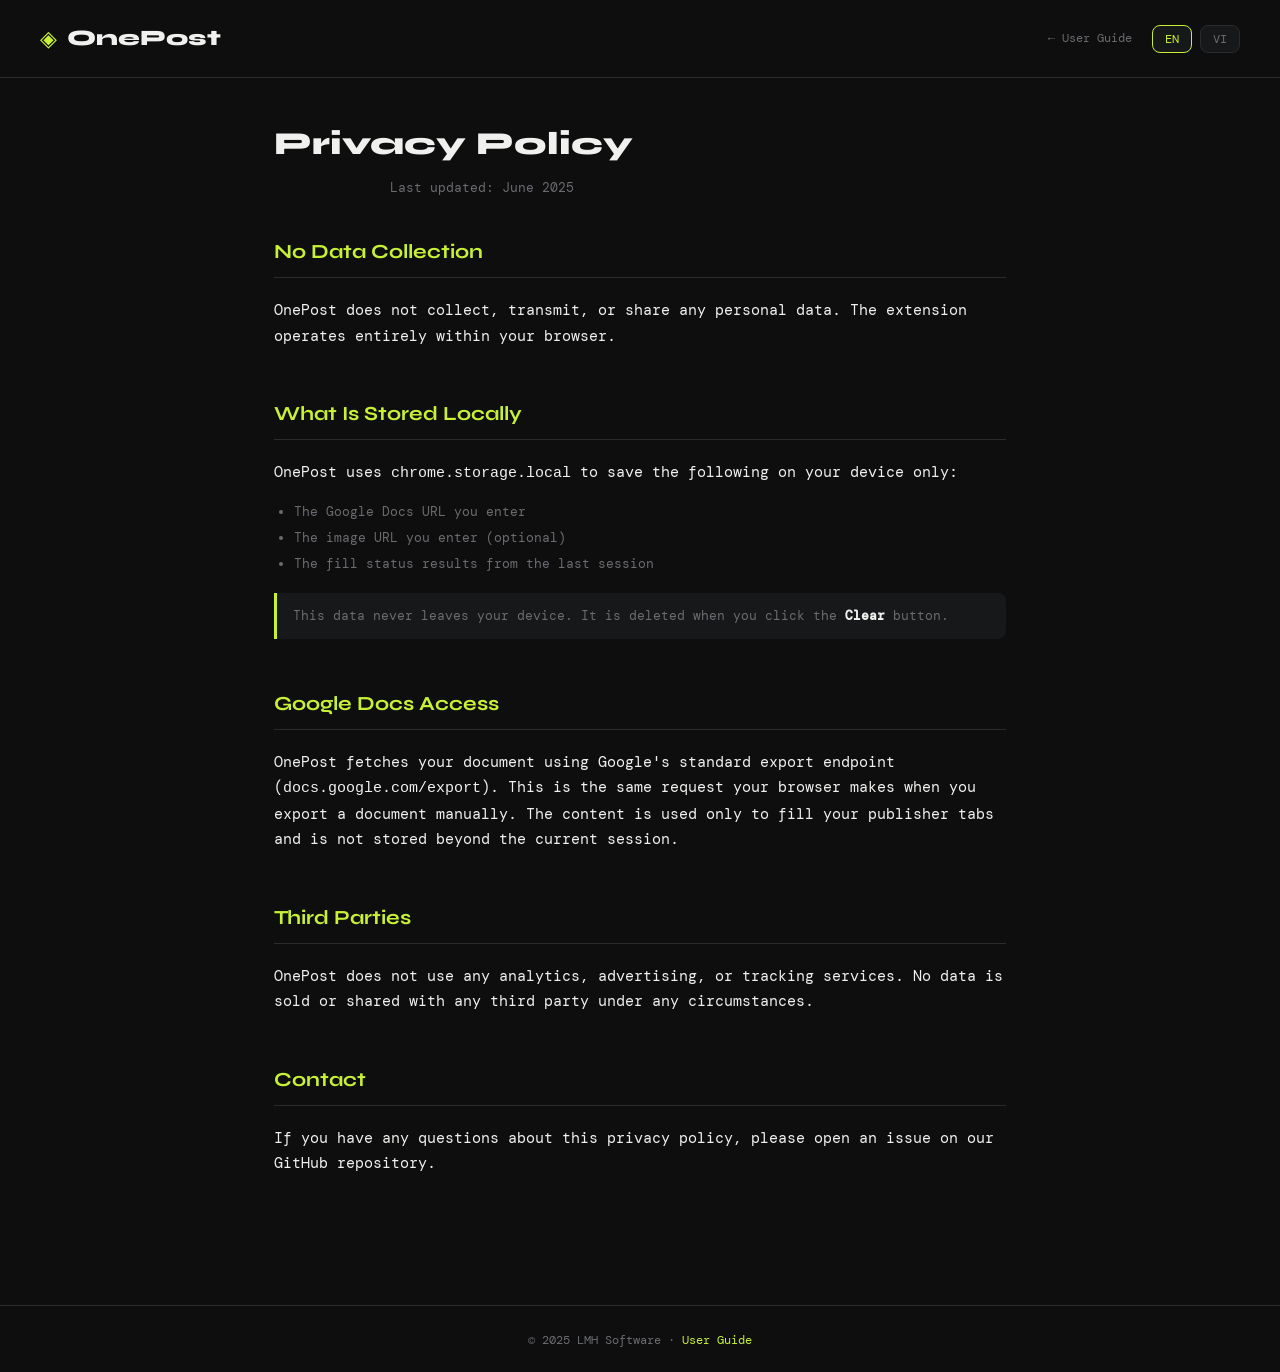
==== privacy.html @ 8daa3bd8 "Create privacy.html" ====
<!DOCTYPE html>
<html lang="en">
<head>
  <meta charset="UTF-8" />
  <meta name="viewport" content="width=device-width, initial-scale=1.0"/>
  <title>OnePost – Privacy Policy</title>
  <link rel="preconnect" href="https://fonts.googleapis.com">
  <link href="https://fonts.googleapis.com/css2?family=DM+Mono:wght@400;500&family=Syne:wght@700;800&display=swap" rel="stylesheet">
  <link rel="stylesheet" href="style.css" />
</head>
<body>

<header class="site-header">
  <div class="logo">
    <span class="logo-icon">◈</span>
    <span class="logo-text">OnePost</span>
  </div>
  <div style="display:flex; align-items:center; gap:20px; flex-wrap:wrap;">
    <a href="index.html" style="font-size:12px; color:var(--muted);">← User Guide</a>
    <div class="lang-switch">
      <button class="lang-btn active" onclick="setLang('en')">EN</button>
      <button class="lang-btn" onclick="setLang('vi')">VI</button>
    </div>
  </div>
</header>

<main>

  <div class="hero" style="text-align:left; margin-bottom:36px;">
    <h1 lang-en style="font-family:'Syne',sans-serif; font-size:32px; font-weight:800;">Privacy Policy</h1>
    <h1 lang-vi style="display:none; font-family:'Syne',sans-serif; font-size:32px; font-weight:800;">Chính sách quyền riêng tư</h1>
    <p lang-en style="color:var(--muted); font-size:13px; margin-top:8px;">Last updated: June 2025</p>
    <p lang-vi style="display:none; color:var(--muted); font-size:13px; margin-top:8px;">Cập nhật lần cuối: Tháng 6 năm 2025</p>
  </div>

  <div class="section">
    <h2 lang-en>No Data Collection</h2>
    <h2 lang-vi style="display:none">Không thu thập dữ liệu</h2>
    <p lang-en>OnePost does not collect, transmit, or share any personal data. The extension operates entirely within your browser.</p>
    <p lang-vi style="display:none">OnePost không thu thập, truyền tải hoặc chia sẻ bất kỳ dữ liệu cá nhân nào. Tiện ích hoạt động hoàn toàn trong trình duyệt của bạn.</p>
  </div>

  <div class="section">
    <h2 lang-en>What Is Stored Locally</h2>
    <h2 lang-vi style="display:none">Dữ liệu lưu trữ cục bộ</h2>
    <p lang-en>OnePost uses <code>chrome.storage.local</code> to save the following on your device only:</p>
    <p lang-vi style="display:none">OnePost sử dụng <code>chrome.storage.local</code> để lưu trữ các thông tin sau chỉ trên thiết bị của bạn:</p>
    <ul style="margin-top:12px; padding-left:20px; color:var(--muted); font-size:13px; line-height:2;">
      <li lang-en>The Google Docs URL you enter</li>
      <li lang-vi style="display:none">URL Google Docs bạn nhập</li>
      <li lang-en>The image URL you enter (optional)</li>
      <li lang-vi style="display:none">URL ảnh bạn nhập (tùy chọn)</li>
      <li lang-en>The fill status results from the last session</li>
      <li lang-vi style="display:none">Kết quả trạng thái điền từ phiên làm việc gần nhất</li>
    </ul>
    <div class="tip" style="margin-top:16px;">
      <span lang-en>This data never leaves your device. It is deleted when you click the <strong>Clear</strong> button.</span>
      <span lang-vi style="display:none">Dữ liệu này không bao giờ rời khỏi thiết bị của bạn. Nó sẽ bị xóa khi bạn nhấn nút <strong>Clear</strong>.</span>
    </div>
  </div>

  <div class="section">
    <h2 lang-en>Google Docs Access</h2>
    <h2 lang-vi style="display:none">Truy cập Google Docs</h2>
    <p lang-en>OnePost fetches your document using Google's standard export endpoint (<code>docs.google.com/export</code>). This is the same request your browser makes when you export a document manually. The content is used only to fill your publisher tabs and is not stored beyond the current session.</p>
    <p lang-vi style="display:none">OnePost tải tài liệu của bạn qua endpoint xuất chuẩn của Google (<code>docs.google.com/export</code>). Đây là yêu cầu tương tự mà trình duyệt của bạn thực hiện khi bạn xuất tài liệu thủ công. Nội dung chỉ được dùng để điền vào các tab nền tảng và không được lưu trữ sau phiên làm việc.</p>
  </div>

  <div class="section">
    <h2 lang-en>Third Parties</h2>
    <h2 lang-vi style="display:none">Bên thứ ba</h2>
    <p lang-en>OnePost does not use any analytics, advertising, or tracking services. No data is sold or shared with any third party under any circumstances.</p>
    <p lang-vi style="display:none">OnePost không sử dụng bất kỳ dịch vụ phân tích, quảng cáo hay theo dõi nào. Không có dữ liệu nào được bán hoặc chia sẻ với bên thứ ba trong bất kỳ trường hợp nào.</p>
  </div>

  <div class="section">
    <h2 lang-en>Contact</h2>
    <h2 lang-vi style="display:none">Liên hệ</h2>
    <p lang-en>If you have any questions about this privacy policy, please open an issue on our GitHub repository.</p>
    <p lang-vi style="display:none">Nếu bạn có bất kỳ câu hỏi nào về chính sách quyền riêng tư này, vui lòng tạo issue trên kho GitHub của chúng tôi.</p>
  </div>

</main>

<footer>
  <span lang-en>© 2025 LMH Software · <a href="index.html">User Guide</a></span>
  <span lang-vi style="display:none">© 2025 LMH Software · <a href="index.html">Hướng dẫn sử dụng</a></span>
</footer>

<script>
function setLang(lang) {
  document.querySelectorAll('[lang-en]').forEach(el => el.style.display = lang === 'en' ? '' : 'none');
  document.querySelectorAll('[lang-vi]').forEach(el => el.style.display = lang === 'vi' ? '' : 'none');
  document.querySelectorAll('.lang-btn').forEach(btn => btn.classList.remove('active'));
  document.querySelector(`.lang-btn[onclick="setLang('${lang}')"]`).classList.add('active');
}
</script>

</body>
</html>
---- style.css ----
*, *::before, *::after { box-sizing: border-box; margin: 0; padding: 0; }

:root {
  --bg: #0e0e0f;
  --surface: #17181a;
  --border: #2a2b2e;
  --accent: #c8f135;
  --text: #f0f0ee;
  --muted: #6b6c70;
  --radius: 8px;
}

body {
  background: var(--bg);
  color: var(--text);
  font-family: 'DM Mono', monospace;
  font-size: 15px;
  line-height: 1.7;
  padding: 0;
}

a { color: var(--accent); text-decoration: none; }
a:hover { text-decoration: underline; }

.site-header {
  border-bottom: 1px solid var(--border);
  padding: 20px 40px;
  display: flex;
  align-items: center;
  justify-content: space-between;
  flex-wrap: wrap;
  gap: 12px;
}

.logo { display: flex; align-items: center; gap: 10px; }
.logo-icon { color: var(--accent); font-size: 22px; }
.logo-text { font-family: 'Syne', sans-serif; font-size: 22px; font-weight: 800; }
.tagline { font-size: 11px; color: var(--muted); }

.lang-switch { display: flex; gap: 8px; }
.lang-btn {
  background: var(--surface);
  border: 1px solid var(--border);
  color: var(--muted);
  padding: 5px 12px;
  border-radius: var(--radius);
  cursor: pointer;
  font-family: 'DM Mono', monospace;
  font-size: 12px;
  transition: all 0.2s;
}
.lang-btn.active, .lang-btn:hover {
  border-color: var(--accent);
  color: var(--accent);
}

main { max-width: 780px; margin: 0 auto; padding: 48px 24px 80px; }

.hero { text-align: center; margin-bottom: 56px; }
.hero h1 { font-family: 'Syne', sans-serif; font-size: 40px; font-weight: 800; line-height: 1.15; margin-bottom: 14px; }
.hero h1 span { color: var(--accent); }
.hero p { color: var(--muted); font-size: 14px; max-width: 500px; margin: 0 auto; }

.section { margin-bottom: 48px; }
.section h2 {
  font-family: 'Syne', sans-serif;
  font-size: 20px;
  font-weight: 700;
  color: var(--accent);
  margin-bottom: 20px;
  padding-bottom: 8px;
  border-bottom: 1px solid var(--border);
}

.step {
  display: flex;
  gap: 18px;
  margin-bottom: 24px;
  align-items: flex-start;
}
.step-num {
  flex-shrink: 0;
  width: 32px; height: 32px;
  background: var(--accent);
  color: #0e0e0f;
  border-radius: 50%;
  display: flex; align-items: center; justify-content: center;
  font-family: 'Syne', sans-serif;
  font-weight: 800;
  font-size: 14px;
}
.step-body h3 { font-size: 15px; font-weight: 600; margin-bottom: 4px; }
.step-body p { color: var(--muted); font-size: 13px; }

.platforms {
  display: grid;
  grid-template-columns: repeat(auto-fill, minmax(140px, 1fr));
  gap: 10px;
  margin-top: 8px;
}
.platform-tag {
  background: var(--surface);
  border: 1px solid var(--border);
  border-radius: var(--radius);
  padding: 8px 12px;
  font-size: 12px;
  text-align: center;
  color: var(--text);
}

.tip {
  background: var(--surface);
  border-left: 3px solid var(--accent);
  border-radius: 0 var(--radius) var(--radius) 0;
  padding: 12px 16px;
  font-size: 13px;
  color: var(--muted);
  margin-top: 16px;
}
.tip strong { color: var(--text); }

footer {
  border-top: 1px solid var(--border);
  padding: 24px 40px;
  text-align: center;
  font-size: 12px;
  color: var(--muted);
}
footer a { color: var(--accent); }
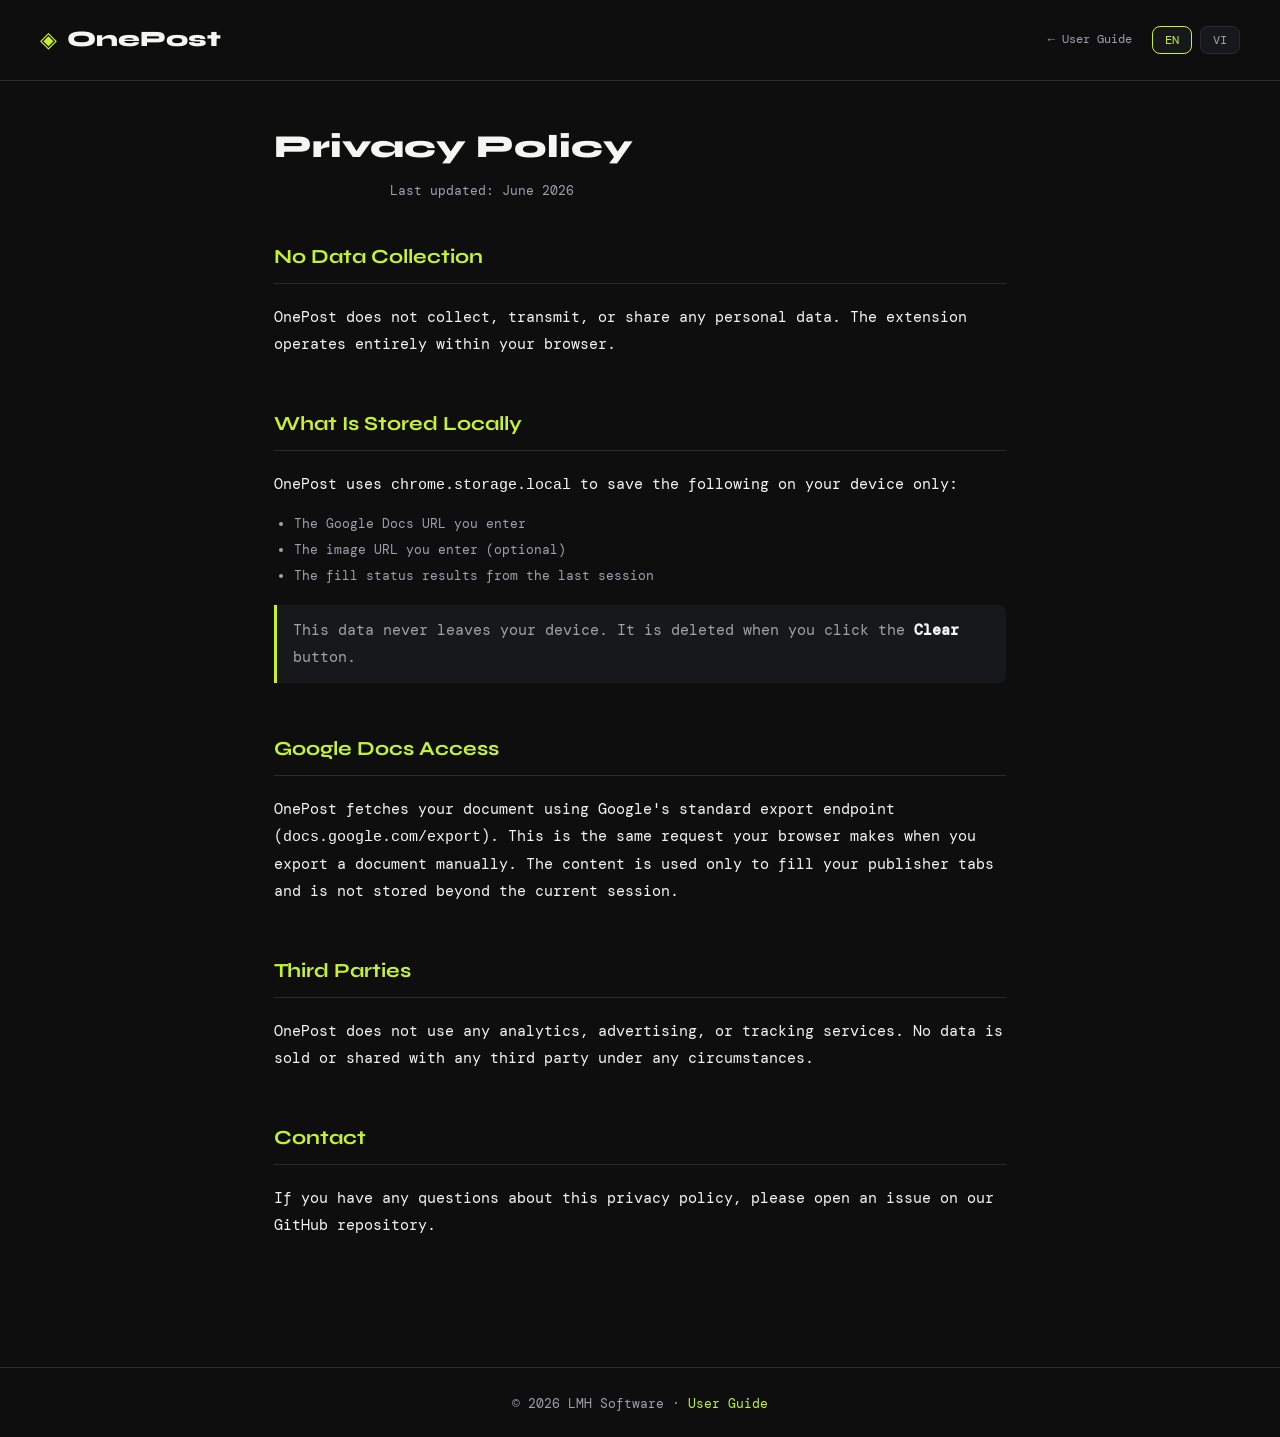
==== commit 208e4bd6: "privacy.html" ====
--- a/privacy.html
+++ b/privacy.html
@@ -29,8 +29,8 @@
   <div class="hero" style="text-align:left; margin-bottom:36px;">
     <h1 lang-en style="font-family:'Syne',sans-serif; font-size:32px; font-weight:800;">Privacy Policy</h1>
     <h1 lang-vi style="display:none; font-family:'Syne',sans-serif; font-size:32px; font-weight:800;">Chính sách quyền riêng tư</h1>
-    <p lang-en style="color:var(--muted); font-size:13px; margin-top:8px;">Last updated: June 2025</p>
-    <p lang-vi style="display:none; color:var(--muted); font-size:13px; margin-top:8px;">Cập nhật lần cuối: Tháng 6 năm 2025</p>
+    <p lang-en style="color:var(--muted); font-size:13px; margin-top:8px;">Last updated: June 2026</p>
+    <p lang-vi style="display:none; color:var(--muted); font-size:13px; margin-top:8px;">Cập nhật lần cuối: Tháng 6 năm 2026</p>
   </div>
 
   <div class="section">
@@ -83,8 +83,8 @@
 </main>
 
 <footer>
-  <span lang-en>© 2025 LMH Software · <a href="index.html">User Guide</a></span>
-  <span lang-vi style="display:none">© 2025 LMH Software · <a href="index.html">Hướng dẫn sử dụng</a></span>
+  <span lang-en>© 2026 LMH Software · <a href="index.html">User Guide</a></span>
+  <span lang-vi style="display:none">© 2026 LMH Software · <a href="index.html">Hướng dẫn sử dụng</a></span>
 </footer>
 
 <script>
--- a/style.css
+++ b/style.css
@@ -1,13 +1,25 @@
 *, *::before, *::after { box-sizing: border-box; margin: 0; padding: 0; }
 
 :root {
-  --bg: #0e0e0f;
-  --surface: #17181a;
-  --border: #2a2b2e;
-  --accent: #c8f135;
-  --text: #f0f0ee;
-  --muted: #6b6c70;
-  --radius: 8px;
+  --bg:        #0e0e0f;
+  --surface:   #17181a;
+  --border:    #2a2b2e;
+  --accent:    #c8f135;
+  --accent-dim:#8aaa1f;
+  --text:      #f5f5f3;
+  --muted:     #a0a2a8;
+  --radius:    8px;
+}
+
+[lang-vi] h1 {
+  font-family: 'Be Vietnam Pro', sans-serif;
+  font-weight: 800;
+}
+
+[lang-vi], [lang-vi] * {
+  font-family: 'Be Vietnam Pro', sans-serif;
+  font-size: 15px;
+  line-height: 1.9;
 }
 
 body {
@@ -15,7 +27,7 @@
   color: var(--text);
   font-family: 'DM Mono', monospace;
   font-size: 15px;
-  line-height: 1.7;
+  line-height: 1.8;
   padding: 0;
 }
 
@@ -59,7 +71,7 @@
 .hero { text-align: center; margin-bottom: 56px; }
 .hero h1 { font-family: 'Syne', sans-serif; font-size: 40px; font-weight: 800; line-height: 1.15; margin-bottom: 14px; }
 .hero h1 span { color: var(--accent); }
-.hero p { color: var(--muted); font-size: 14px; max-width: 500px; margin: 0 auto; }
+.hero p { color: var(--muted); font-size: 15px; max-width: 500px; margin: 0 auto; }
 
 .section { margin-bottom: 48px; }
 .section h2 {
@@ -89,8 +101,8 @@
   font-weight: 800;
   font-size: 14px;
 }
-.step-body h3 { font-size: 15px; font-weight: 600; margin-bottom: 4px; }
-.step-body p { color: var(--muted); font-size: 13px; }
+.step-body h3 { font-size: 16px; font-weight: 600; margin-bottom: 6px; }
+.step-body p { color: var(--muted); font-size: 15px; }
 
 .platforms {
   display: grid;
@@ -103,7 +115,7 @@
   border: 1px solid var(--border);
   border-radius: var(--radius);
   padding: 8px 12px;
-  font-size: 12px;
+  font-size: 13px;
   text-align: center;
   color: var(--text);
 }
@@ -113,7 +125,7 @@
   border-left: 3px solid var(--accent);
   border-radius: 0 var(--radius) var(--radius) 0;
   padding: 12px 16px;
-  font-size: 13px;
+  font-size: 15px;
   color: var(--muted);
   margin-top: 16px;
 }
@@ -123,7 +135,7 @@
   border-top: 1px solid var(--border);
   padding: 24px 40px;
   text-align: center;
-  font-size: 12px;
+  font-size: 13px;
   color: var(--muted);
 }
 footer a { color: var(--accent); }
